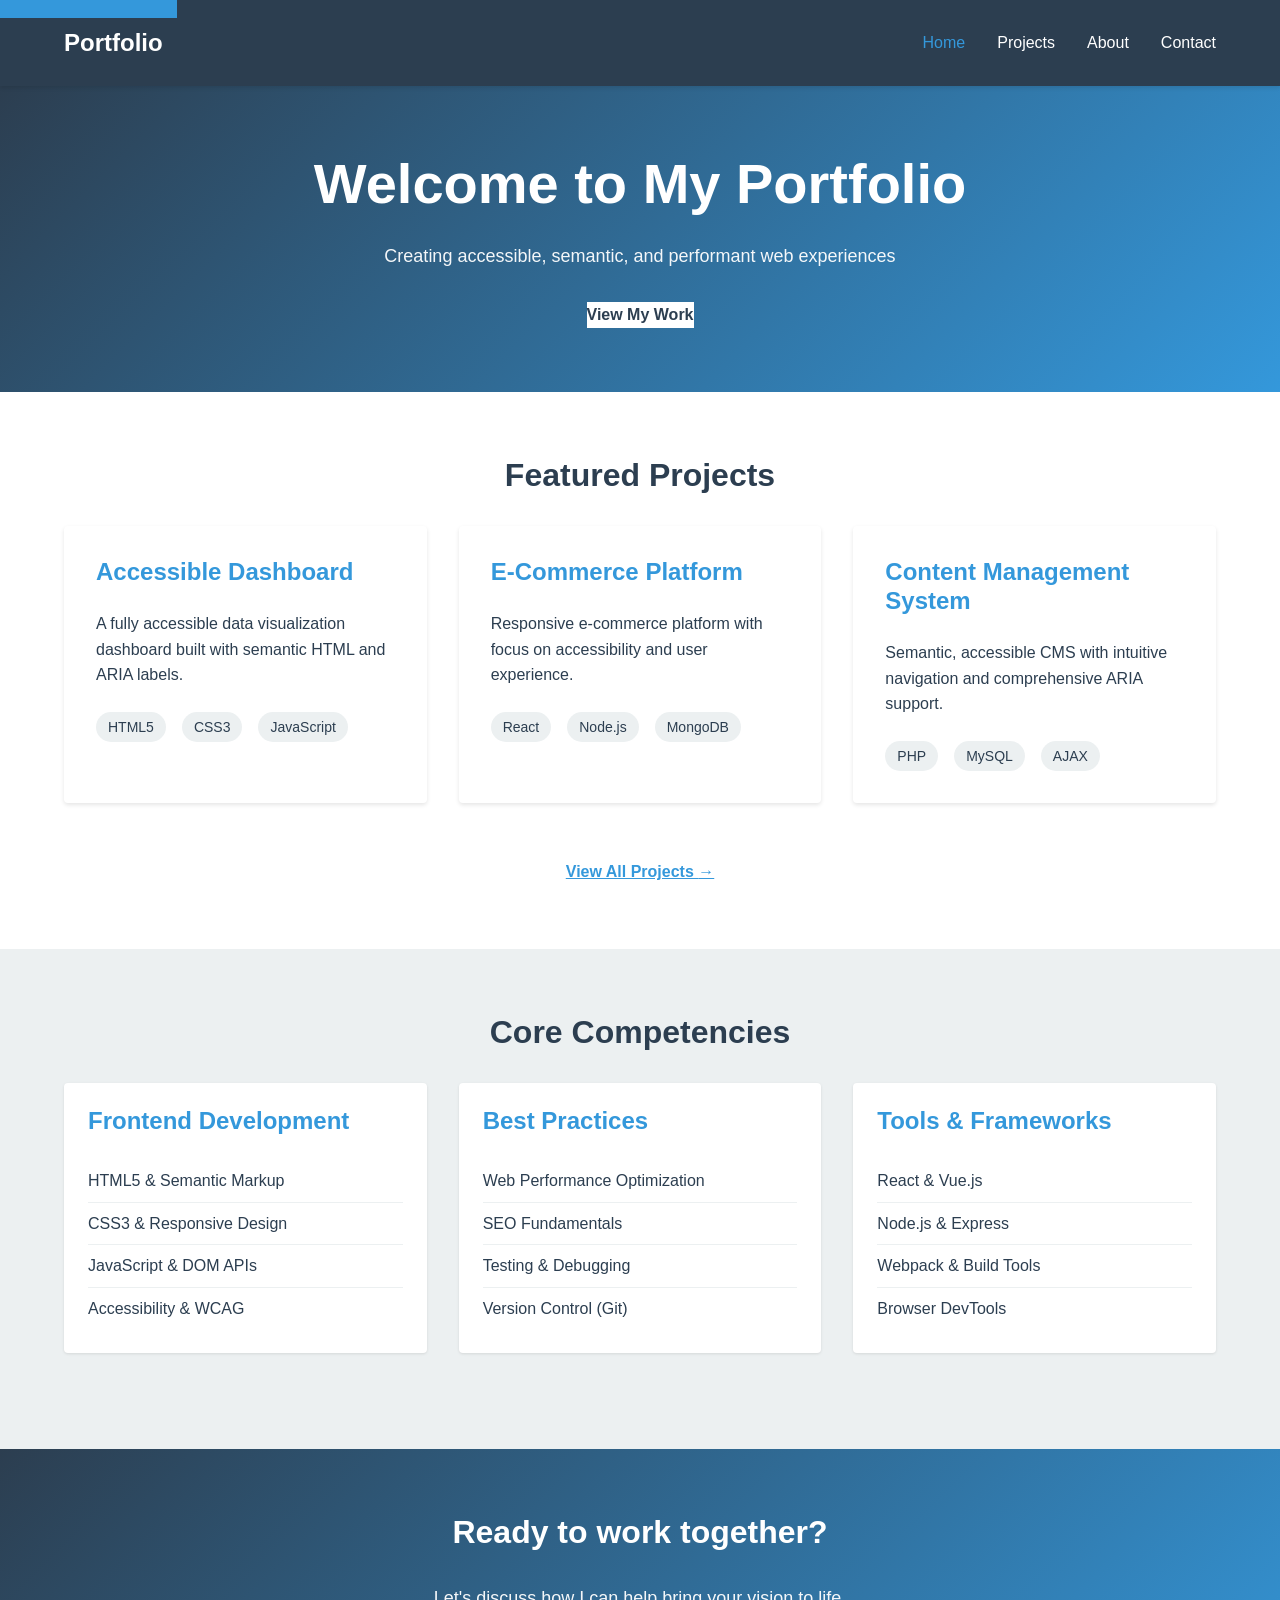
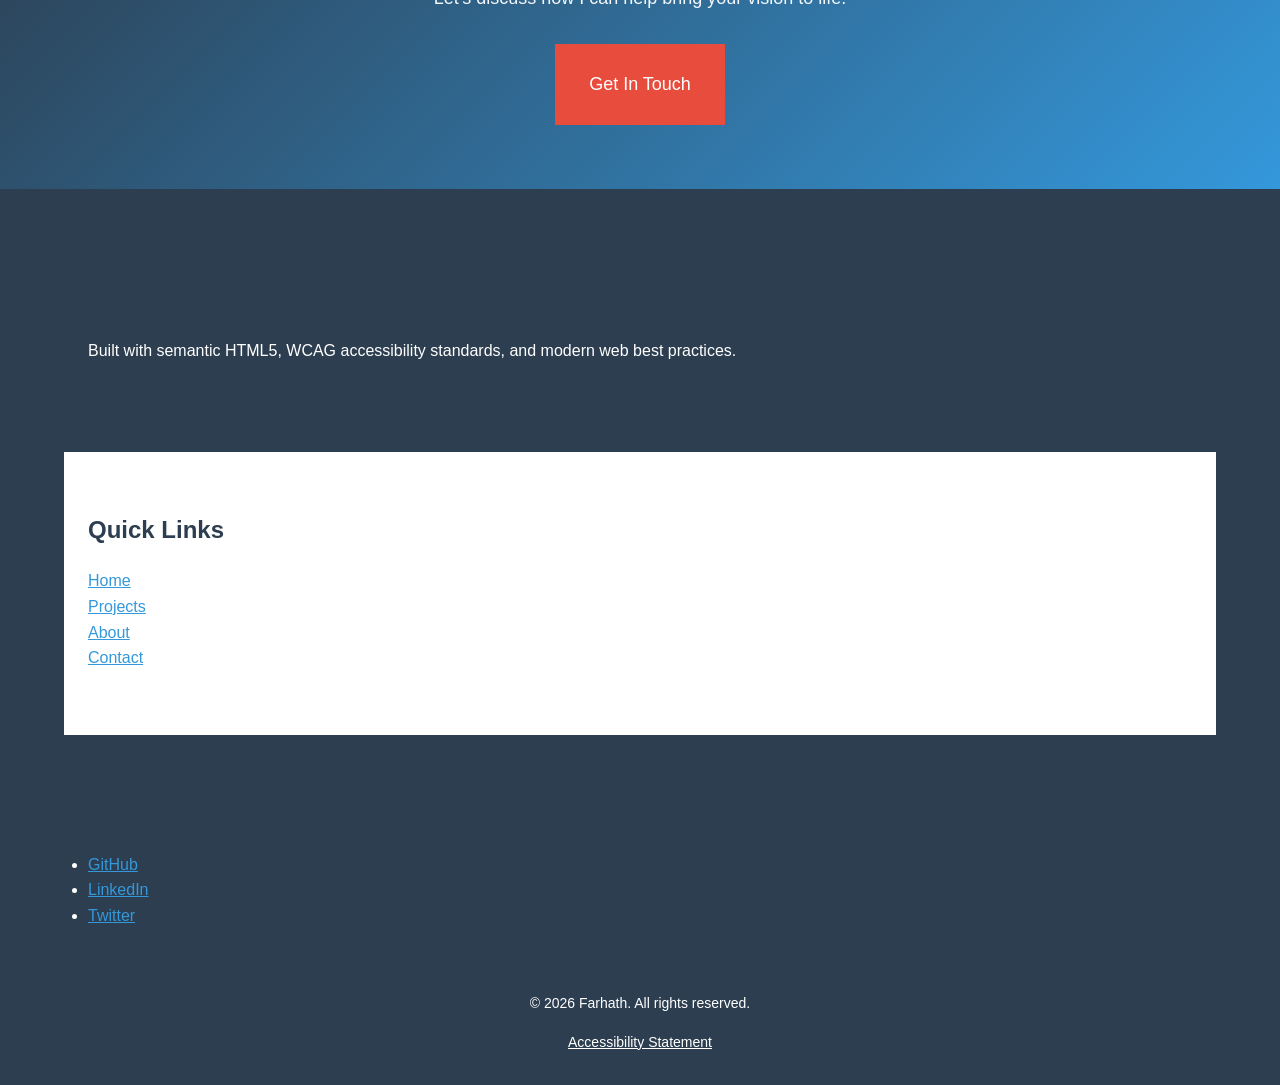
==== index.html @ 84b4e5cc "feat: Complete semantic HTML5 portfolio - WCAG 2.1 AA compliant with all pages, styles, and JavaScri" ====
<!DOCTYPE html>
<html lang="en">
<head>
    <meta charset="UTF-8">
    <meta name="viewport" content="width=device-width, initial-scale=1.0">
    <meta name="description" content="Professional portfolio showcasing web development projects and expertise. Explore my work in HTML5, CSS3, and JavaScript.">
    <meta name="keywords" content="web developer, portfolio, HTML5, CSS3, JavaScript, accessibility, WCAG">
    <meta name="author" content="Farhath">
    <meta name="theme-color" content="#2c3e50">
    <meta property="og:title" content="Professional Portfolio - Web Developer">
    <meta property="og:description" content="Explore my latest web development projects and professional experience.">
    <meta property="og:type" content="website">
    <meta property="og:image" content="https://yourportfolio.com/og-image.jpg">
    <meta name="twitter:card" content="summary_large_image">
    <meta name="robots" content="index, follow, max-snippet:-1, max-image-preview:large, max-video-preview:-1">
    <meta name="canonical" content="https://yourportfolio.com">
    <title>Home - Professional Portfolio | Web Developer</title>
    <link rel="stylesheet" href="styles.css">
    <link rel="icon" type="image/svg+xml" href="data:image/svg+xml,%3Csvg xmlns='http://www.w3.org/2000/svg' viewBox='0 0 100 100'%3E%3Ctext y='75' font-size='75' font-weight='bold' fill='%232c3e50'%3EP%3C/text%3E%3C/svg%3E">
</head>
<body>
    <a href="#main-content" class="skip-link">Skip to main content</a>

    <header role="banner">
        <nav role="navigation" aria-label="Main navigation">
            <div class="navbar-container">
                <a href="index.html" class="logo" aria-current="page">Portfolio</a>
                
                <button 
                    class="menu-toggle" 
                    aria-label="Toggle navigation menu" 
                    aria-expanded="false"
                    aria-controls="nav-menu">
                    <span aria-hidden="true">☰</span>
                </button>

                <ul id="nav-menu" class="nav-menu" role="menubar">
                    <li role="none">
                        <a href="index.html" role="menuitem" aria-current="page">Home</a>
                    </li>
                    <li role="none">
                        <a href="projects.html" role="menuitem">Projects</a>
                    </li>
                    <li role="none">
                        <a href="about.html" role="menuitem">About</a>
                    </li>
                    <li role="none">
                        <a href="contact.html" role="menuitem">Contact</a>
                    </li>
                </ul>
            </div>
        </nav>
    </header>

    <main id="main-content">
        <!-- Hero Section -->
        <section class="hero" aria-labelledby="hero-heading">
            <div class="hero-content">
                <h1 id="hero-heading">Welcome to My Portfolio</h1>
                <p class="subtitle">Creating accessible, semantic, and performant web experiences</p>
                <a href="projects.html" class="cta-button" aria-label="View my projects">
                    View My Work
                </a>
            </div>
        </section>

        <!-- Featured Projects Section -->
        <section class="featured-projects" aria-labelledby="featured-heading">
            <div class="container">
                <h2 id="featured-heading">Featured Projects</h2>
                
                <div class="projects-grid" role="region" aria-label="Featured projects">
                    <article class="project-card">
                        <h3>
                            <a href="projects.html#project-1">Accessible Dashboard</a>
                        </h3>
                        <p>A fully accessible data visualization dashboard built with semantic HTML and ARIA labels.</p>
                        <ul class="tech-tags" aria-label="Technologies used">
                            <li><span class="tag">HTML5</span></li>
                            <li><span class="tag">CSS3</span></li>
                            <li><span class="tag">JavaScript</span></li>
                        </ul>
                    </article>

                    <article class="project-card">
                        <h3>
                            <a href="projects.html#project-2">E-Commerce Platform</a>
                        </h3>
                        <p>Responsive e-commerce platform with focus on accessibility and user experience.</p>
                        <ul class="tech-tags" aria-label="Technologies used">
                            <li><span class="tag">React</span></li>
                            <li><span class="tag">Node.js</span></li>
                            <li><span class="tag">MongoDB</span></li>
                        </ul>
                    </article>

                    <article class="project-card">
                        <h3>
                            <a href="projects.html#project-3">Content Management System</a>
                        </h3>
                        <p>Semantic, accessible CMS with intuitive navigation and comprehensive ARIA support.</p>
                        <ul class="tech-tags" aria-label="Technologies used">
                            <li><span class="tag">PHP</span></li>
                            <li><span class="tag">MySQL</span></li>
                            <li><span class="tag">AJAX</span></li>
                        </ul>
                    </article>
                </div>

                <a href="projects.html" class="view-all-link">
                    View All Projects <span aria-hidden="true">→</span>
                </a>
            </div>
        </section>

        <!-- Skills Section -->
        <section class="skills" aria-labelledby="skills-heading">
            <div class="container">
                <h2 id="skills-heading">Core Competencies</h2>
                
                <div class="skills-grid" role="region" aria-label="Professional skills">
                    <div class="skill-category">
                        <h3>Frontend Development</h3>
                        <ul aria-label="Frontend technologies">
                            <li>HTML5 & Semantic Markup</li>
                            <li>CSS3 & Responsive Design</li>
                            <li>JavaScript & DOM APIs</li>
                            <li>Accessibility & WCAG</li>
                        </ul>
                    </div>

                    <div class="skill-category">
                        <h3>Best Practices</h3>
                        <ul aria-label="Development best practices">
                            <li>Web Performance Optimization</li>
                            <li>SEO Fundamentals</li>
                            <li>Testing & Debugging</li>
                            <li>Version Control (Git)</li>
                        </ul>
                    </div>

                    <div class="skill-category">
                        <h3>Tools & Frameworks</h3>
                        <ul aria-label="Development tools">
                            <li>React & Vue.js</li>
                            <li>Node.js & Express</li>
                            <li>Webpack & Build Tools</li>
                            <li>Browser DevTools</li>
                        </ul>
                    </div>
                </div>
            </div>
        </section>

        <!-- Call to Action Section -->
        <section class="cta-section" aria-labelledby="cta-heading">
            <div class="container">
                <h2 id="cta-heading">Ready to work together?</h2>
                <p>Let's discuss how I can help bring your vision to life.</p>
                <a href="contact.html" class="cta-button-large" aria-label="Send me a message">
                    Get In Touch
                </a>
            </div>
        </section>
    </main>

    <footer role="contentinfo">
        <div class="container">
            <div class="footer-content">
                <section aria-labelledby="footer-about">
                    <h3 id="footer-about">About This Portfolio</h3>
                    <p>Built with semantic HTML5, WCAG accessibility standards, and modern web best practices.</p>
                </section>

                <section aria-labelledby="footer-nav">
                    <h3 id="footer-nav">Quick Links</h3>
                    <nav aria-label="Footer navigation">
                        <ul>
                            <li><a href="index.html">Home</a></li>
                            <li><a href="projects.html">Projects</a></li>
                            <li><a href="about.html">About</a></li>
                            <li><a href="contact.html">Contact</a></li>
                        </ul>
                    </nav>
                </section>

                <section aria-labelledby="footer-social">
                    <h3 id="footer-social">Connect</h3>
                    <ul class="social-links">
                        <li>
                            <a href="https://github.com" aria-label="GitHub profile">
                                GitHub
                            </a>
                        </li>
                        <li>
                            <a href="https://linkedin.com" aria-label="LinkedIn profile">
                                LinkedIn
                            </a>
                        </li>
                        <li>
                            <a href="https://twitter.com" aria-label="Twitter profile">
                                Twitter
                            </a>
                        </li>
                    </ul>
                </section>
            </div>

            <div class="footer-bottom">
                <p>&copy; <span id="year"></span> Farhath. All rights reserved.</p>
                <ul class="legal-links">
                    <li><a href="accessibility.html">Accessibility Statement</a></li>
                </ul>
            </div>
        </div>
    </footer>

    <script src="script.js"></script>
</body>
</html>
---- styles.css ----
:root {
    --color-primary: #2c3e50;
    --color-secondary: #3498db;
    --color-accent: #e74c3c;
    --color-text: #2c3e50;
    --color-background: #ecf0f1;
    --color-background-light: #ffffff;
    --color-border: #bdc3c7;
    --spacing-xs: 0.5rem;
    --spacing-sm: 1rem;
    --spacing-md: 1.5rem;
    --spacing-lg: 2rem;
    --spacing-xl: 3rem;
    --spacing-xxl: 4rem;
    --font-family: -apple-system, BlinkMacSystemFont, 'Segoe UI', Roboto, sans-serif;
    --transition-speed: 300ms;
}

* {
    margin: 0;
    padding: 0;
    box-sizing: border-box;
}

html {
    scroll-behavior: smooth;
}

body {
    font-family: var(--font-family);
    font-size: 16px;
    line-height: 1.6;
    color: var(--color-text);
    background-color: var(--color-background);
}

.skip-link {
    position: absolute;
    top: -40px;
    left: 0;
    background: var(--color-secondary);
    color: white;
    padding: var(--spacing-sm);
    text-decoration: none;
    z-index: 100;
}

.skip-link:focus {
    top: 0;
}

.sr-only {
    position: absolute;
    width: 1px;
    height: 1px;
    padding: 0;
    margin: -1px;
    overflow: hidden;
    clip: rect(0, 0, 0, 0);
    white-space: nowrap;
}

h1, h2, h3, h4, h5, h6 {
    font-weight: 600;
    line-height: 1.2;
    margin-bottom: var(--spacing-md);
    color: var(--color-primary);
}

h1 { font-size: 2.5rem; }
h2 { font-size: 2rem; }
h3 { font-size: 1.5rem; }

p {
    margin-bottom: var(--spacing-md);
}

a {
    color: var(--color-secondary);
    text-decoration: underline;
    transition: color var(--transition-speed);
}

a:hover {
    color: var(--color-accent);
}

a:focus {
    outline: 3px solid var(--color-secondary);
    outline-offset: 2px;
}

button, input[type="submit"], input[type="reset"] {
    font-family: var(--font-family);
    cursor: pointer;
    border: 2px solid transparent;
    padding: var(--spacing-sm) var(--spacing-md);
    transition: all var(--transition-speed);
}

button:focus, input:focus {
    outline: 3px solid var(--color-secondary);
    outline-offset: 2px;
}

input, textarea, select {
    font-family: var(--font-family);
    width: 100%;
    padding: var(--spacing-sm);
    border: 2px solid var(--color-border);
    background-color: white;
    color: var(--color-text);
}

input:focus, textarea:focus, select:focus {
    border-color: var(--color-secondary);
}

label {
    display: block;
    font-weight: 600;
    margin-bottom: var(--spacing-xs);
}

small {
    display: block;
    margin-top: 4px;
    color: #7f8c8d;
    font-size: 0.875rem;
}

.container {
    max-width: 1200px;
    margin: 0 auto;
    padding: 0 var(--spacing-md);
}

header {
    background-color: var(--color-primary);
    color: white;
    padding: var(--spacing-md) 0;
    position: sticky;
    top: 0;
    z-index: 50;
    box-shadow: 0 2px 4px rgba(0,0,0,0.1);
}

.navbar-container {
    display: flex;
    justify-content: space-between;
    align-items: center;
    max-width: 1200px;
    margin: 0 auto;
    padding: 0 var(--spacing-md);
}

.logo {
    font-size: 1.5rem;
    font-weight: 700;
    color: white;
    text-decoration: none;
}

.logo:hover {
    opacity: 0.8;
}

.nav-menu {
    display: flex;
    list-style: none;
    gap: var(--spacing-lg);
    margin: 0;
}

.nav-menu a {
    color: white;
    text-decoration: none;
    font-weight: 500;
}

.nav-menu a:hover,
.nav-menu a[aria-current="page"] {
    color: var(--color-secondary);
}

.menu-toggle {
    display: none;
    background: transparent;
    border: none;
    color: white;
    font-size: 1.5rem;
    cursor: pointer;
}

main {
    min-height: calc(100vh - 200px);
}

.hero {
    background: linear-gradient(135deg, var(--color-primary) 0%, var(--color-secondary) 100%);
    color: white;
    padding: var(--spacing-xxl) var(--spacing-md);
    text-align: center;
}

.hero h1 {
    color: white;
    font-size: clamp(2rem, 5vw, 3.5rem);
    margin-bottom: var(--spacing-md);
}

.hero .subtitle {
    font-size: 1.125rem;
    margin-bottom: var(--spacing-lg);
    opacity: 0.95;
}

.cta-button, .btn-primary, .btn-submit {
    background-color: white;
    color: var(--color-primary);
    border-color: white;
    font-weight: 600;
    display: inline-block;
    text-decoration: none;
}

.cta-button:hover, .btn-primary:hover, .btn-submit:hover {
    background-color: var(--color-background);
}

.cta-button-large {
    background-color: var(--color-accent);
    color: white;
    border: 2px solid var(--color-accent);
    font-size: 1.125rem;
    padding: var(--spacing-md) var(--spacing-lg);
    text-decoration: none;
    display: inline-block;
}

.cta-button-large:hover {
    background-color: #c0392b;
    border-color: #c0392b;
}

.btn-secondary, .btn-reset {
    background-color: transparent;
    color: var(--color-secondary);
    border: 2px solid var(--color-secondary);
}

.btn-secondary:hover, .btn-reset:hover {
    background-color: var(--color-secondary);
    color: white;
}

section {
    padding: var(--spacing-xxl) var(--spacing-md);
}

section:nth-child(even) {
    background-color: var(--color-background-light);
}

.page-header {
    background-color: var(--color-primary);
    color: white;
    padding: var(--spacing-xl) var(--spacing-md);
    text-align: center;
}

.page-header h1 {
    color: white;
}

.featured-projects h2,
.skills h2,
.cta-section h2 {
    text-align: center;
    margin-bottom: var(--spacing-lg);
}

.projects-grid,
.skills-grid {
    display: grid;
    grid-template-columns: repeat(auto-fit, minmax(300px, 1fr));
    gap: var(--spacing-lg);
    margin-bottom: var(--spacing-lg);
}

.project-card {
    background: white;
    padding: var(--spacing-lg);
    border-radius: 4px;
    box-shadow: 0 2px 4px rgba(0,0,0,0.1);
    transition: box-shadow var(--transition-speed), transform var(--transition-speed);
}

.project-card:hover {
    box-shadow: 0 4px 12px rgba(0,0,0,0.15);
    transform: translateY(-4px);
}

.project-card h3 { margin-bottom: var(--spacing-md); }

.project-card a {
    color: var(--color-secondary);
    text-decoration: none;
    font-weight: 600;
}

.project-card a:hover {
    color: var(--color-accent);
}

.tech-tags {
    display: flex;
    flex-wrap: wrap;
    gap: var(--spacing-sm);
    list-style: none;
    margin: 0;
    margin-top: var(--spacing-md);
}

.tag {
    display: inline-block;
    background-color: var(--color-background);
    color: var(--color-primary);
    padding: 4px 12px;
    border-radius: 20px;
    font-size: 0.875rem;
    font-weight: 500;
}

.view-all-link {
    display: inline-block;
    margin-top: var(--spacing-md);
    width: 100%;
    text-align: center;
    font-weight: 600;
}

.skill-category {
    background: white;
    padding: var(--spacing-md);
    border-radius: 4px;
    box-shadow: 0 1px 3px rgba(0,0,0,0.1);
}

.skill-category h3 {
    margin-bottom: var(--spacing-md);
    color: var(--color-secondary);
}

.skill-category ul {
    list-style: none;
    margin: 0;
}

.skill-category li {
    padding: var(--spacing-xs) 0;
    border-bottom: 1px solid var(--color-background);
}

.skill-category li:last-child {
    border-bottom: none;
}

.cta-section {
    background: linear-gradient(135deg, var(--color-primary) 0%, var(--color-secondary) 100%);
    color: white;
    text-align: center;
}

.cta-section h2 { color: white; }
.cta-section p {
    font-size: 1.125rem;
    margin-bottom: var(--spacing-lg);
    opacity: 0.95;
}

.projects-list {
    display: grid;
    gap: var(--spacing-lg);
}

.project-item {
    display: grid;
    grid-template-columns: 1fr 1fr;
    gap: var(--spacing-lg);
    background: white;
    padding: var(--spacing-lg);
    border-radius: 4px;
    box-shadow: 0 2px 4px rgba(0,0,0,0.1);
    align-items: center;
}

.project-item:nth-child(even) {
    direction: rtl;
}

.project-item:nth-child(even) > * {
    direction: ltr;
}

.project-image {
    width: 100%;
    height: 300px;
    background-color: var(--color-background);
    border-radius: 4px;
    display: flex;
    align-items: center;
    justify-content: center;
}

.project-image svg {
    width: 100%;
    height: 100%;
}

.project-details h3 { margin-bottom: var(--spacing-md); }

.project-links {
    display: flex;
    gap: var(--spacing-md);
    margin-top: var(--spacing-md);
}

.project-links a {
    flex: 1;
    text-align: center;
}

.contact-section {
    padding: var(--spacing-xl) var(--spacing-md);
}

.contact-form-wrapper {
    background: white;
    padding: var(--spacing-lg);
    border-radius: 4px;
    box-shadow: 0 2px 4px rgba(0,0,0,0.1);
    max-width: 600px;
    margin: 0 auto;
}

.contact-form-wrapper h2 {
    margin-bottom: var(--spacing-lg);
}

.form-group {
    margin-bottom: var(--spacing-md);
}

.form-actions {
    display: flex;
    gap: var(--spacing-md);
    margin-top: var(--spacing-lg);
}

.form-actions button {
    flex: 1;
}

.form-message {
    padding: var(--spacing-md);
    border-radius: 4px;
    margin-bottom: var(--spacing-md);
    border-left: 4px solid;
}

.form-success {
    background-color: #d5f4e6;
    color: #27ae60;
    border-left-color: #27ae60;
}

.form-error {
    background-color: #fadbd8;
    color: #e74c3c;
    border-left-color: #e74c3c;
}

.biography {
    max-width: 800px;
    margin: 0 auto;
}

footer {
    background-color: var(--color-primary);
    color: white;
    padding: var(--spacing-lg) var(--spacing-md);
}

.footer-bottom {
    text-align: center;
    font-size: 0.875rem;
}

.footer-bottom p {
    margin-bottom: var(--spacing-sm);
}

.legal-links {
    display: flex;
    justify-content: center;
    gap: var(--spacing-md);
    list-style: none;
    margin: 0;
}

.legal-links a {
    color: white;
    text-decoration: underline;
    font-size: 0.875rem;
}

@media (max-width: 768px) {
    .nav-menu {
        display: none;
        position: absolute;
        top: 60px;
        left: 0;
        right: 0;
        flex-direction: column;
        background-color: var(--color-primary);
        padding: var(--spacing-md);
        gap: 0;
    }

    .nav-menu.active {
        display: flex;
    }

    .menu-toggle {
        display: block;
    }

    .project-item {
        grid-template-columns: 1fr;
        direction: ltr !important;
    }

    .project-item > * {
        direction: ltr !important;
    }
}

@media (max-width: 480px) {
    h1 { font-size: 2rem; }
    h2 { font-size: 1.5rem; }

    .projects-grid, .skills-grid {
        grid-template-columns: 1fr;
    }

    .form-actions {
        flex-direction: column;
    }

    .legal-links {
        flex-direction: column;
        gap: var(--spacing-sm);
    }
}

@media (prefers-reduced-motion: reduce) {
    * {
        animation-duration: 0.01ms !important;
        transition-duration: 0.01ms !important;
        scroll-behavior: auto !important;
    }
}
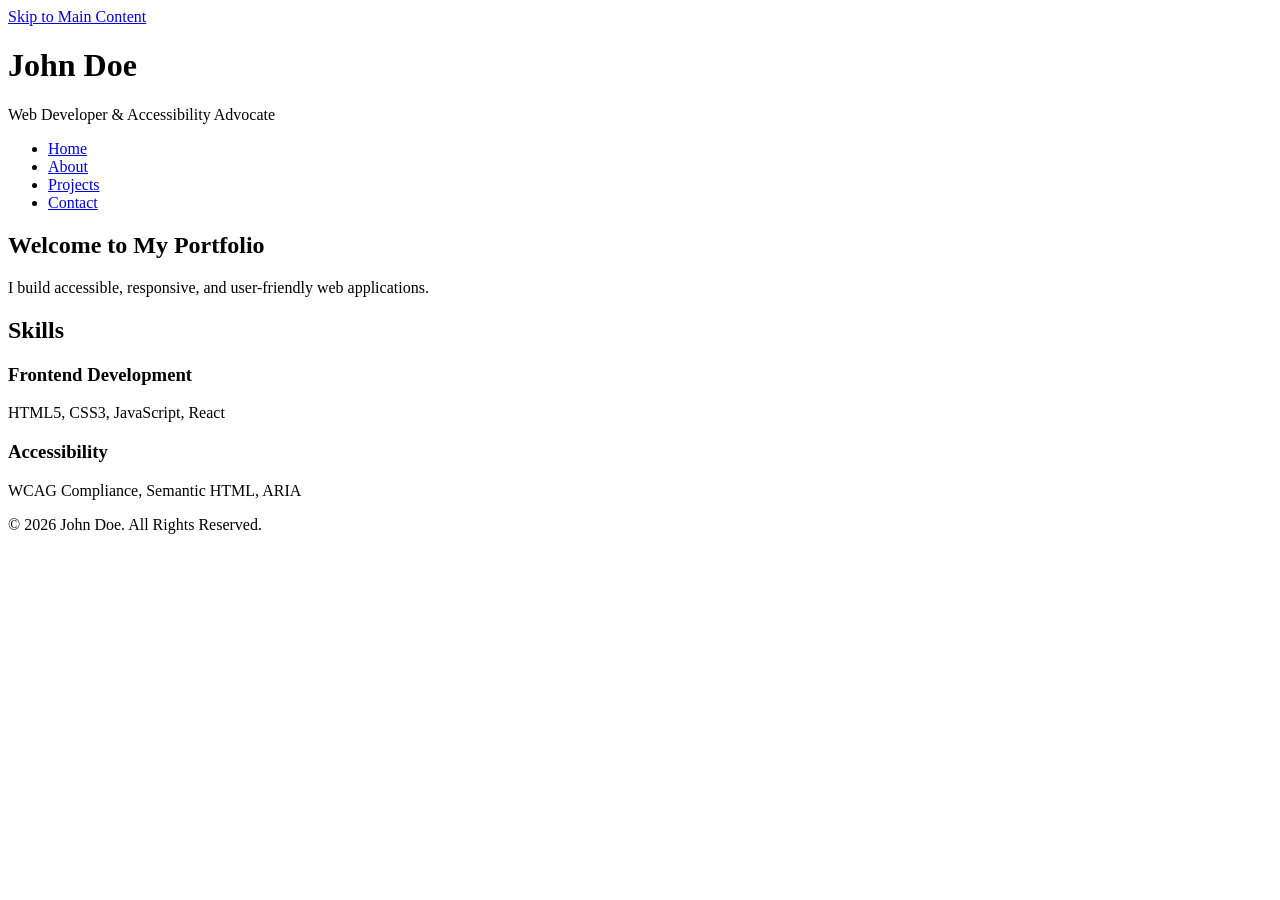
==== commit d0e3b487: "Add files via upload" ====
--- a/index.html
+++ b/index.html
@@ -1,220 +1,73 @@
-<!DOCTYPE html>
-<html lang="en">
-<head>
-    <meta charset="UTF-8">
-    <meta name="viewport" content="width=device-width, initial-scale=1.0">
-    <meta name="description" content="Professional portfolio showcasing web development projects and expertise. Explore my work in HTML5, CSS3, and JavaScript.">
-    <meta name="keywords" content="web developer, portfolio, HTML5, CSS3, JavaScript, accessibility, WCAG">
-    <meta name="author" content="Farhath">
-    <meta name="theme-color" content="#2c3e50">
-    <meta property="og:title" content="Professional Portfolio - Web Developer">
-    <meta property="og:description" content="Explore my latest web development projects and professional experience.">
-    <meta property="og:type" content="website">
-    <meta property="og:image" content="https://yourportfolio.com/og-image.jpg">
-    <meta name="twitter:card" content="summary_large_image">
-    <meta name="robots" content="index, follow, max-snippet:-1, max-image-preview:large, max-video-preview:-1">
-    <meta name="canonical" content="https://yourportfolio.com">
-    <title>Home - Professional Portfolio | Web Developer</title>
-    <link rel="stylesheet" href="styles.css">
-    <link rel="icon" type="image/svg+xml" href="data:image/svg+xml,%3Csvg xmlns='http://www.w3.org/2000/svg' viewBox='0 0 100 100'%3E%3Ctext y='75' font-size='75' font-weight='bold' fill='%232c3e50'%3EP%3C/text%3E%3C/svg%3E">
-</head>
-<body>
-    <a href="#main-content" class="skip-link">Skip to main content</a>
-
-    <header role="banner">
-        <nav role="navigation" aria-label="Main navigation">
-            <div class="navbar-container">
-                <a href="index.html" class="logo" aria-current="page">Portfolio</a>
-                
-                <button 
-                    class="menu-toggle" 
-                    aria-label="Toggle navigation menu" 
-                    aria-expanded="false"
-                    aria-controls="nav-menu">
-                    <span aria-hidden="true">☰</span>
-                </button>
-
-                <ul id="nav-menu" class="nav-menu" role="menubar">
-                    <li role="none">
-                        <a href="index.html" role="menuitem" aria-current="page">Home</a>
-                    </li>
-                    <li role="none">
-                        <a href="projects.html" role="menuitem">Projects</a>
-                    </li>
-                    <li role="none">
-                        <a href="about.html" role="menuitem">About</a>
-                    </li>
-                    <li role="none">
-                        <a href="contact.html" role="menuitem">Contact</a>
-                    </li>
-                </ul>
-            </div>
-        </nav>
-    </header>
-
-    <main id="main-content">
-        <!-- Hero Section -->
-        <section class="hero" aria-labelledby="hero-heading">
-            <div class="hero-content">
-                <h1 id="hero-heading">Welcome to My Portfolio</h1>
-                <p class="subtitle">Creating accessible, semantic, and performant web experiences</p>
-                <a href="projects.html" class="cta-button" aria-label="View my projects">
-                    View My Work
-                </a>
-            </div>
-        </section>
-
-        <!-- Featured Projects Section -->
-        <section class="featured-projects" aria-labelledby="featured-heading">
-            <div class="container">
-                <h2 id="featured-heading">Featured Projects</h2>
-                
-                <div class="projects-grid" role="region" aria-label="Featured projects">
-                    <article class="project-card">
-                        <h3>
-                            <a href="projects.html#project-1">Accessible Dashboard</a>
-                        </h3>
-                        <p>A fully accessible data visualization dashboard built with semantic HTML and ARIA labels.</p>
-                        <ul class="tech-tags" aria-label="Technologies used">
-                            <li><span class="tag">HTML5</span></li>
-                            <li><span class="tag">CSS3</span></li>
-                            <li><span class="tag">JavaScript</span></li>
-                        </ul>
-                    </article>
-
-                    <article class="project-card">
-                        <h3>
-                            <a href="projects.html#project-2">E-Commerce Platform</a>
-                        </h3>
-                        <p>Responsive e-commerce platform with focus on accessibility and user experience.</p>
-                        <ul class="tech-tags" aria-label="Technologies used">
-                            <li><span class="tag">React</span></li>
-                            <li><span class="tag">Node.js</span></li>
-                            <li><span class="tag">MongoDB</span></li>
-                        </ul>
-                    </article>
-
-                    <article class="project-card">
-                        <h3>
-                            <a href="projects.html#project-3">Content Management System</a>
-                        </h3>
-                        <p>Semantic, accessible CMS with intuitive navigation and comprehensive ARIA support.</p>
-                        <ul class="tech-tags" aria-label="Technologies used">
-                            <li><span class="tag">PHP</span></li>
-                            <li><span class="tag">MySQL</span></li>
-                            <li><span class="tag">AJAX</span></li>
-                        </ul>
-                    </article>
-                </div>
-
-                <a href="projects.html" class="view-all-link">
-                    View All Projects <span aria-hidden="true">→</span>
-                </a>
-            </div>
-        </section>
-
-        <!-- Skills Section -->
-        <section class="skills" aria-labelledby="skills-heading">
-            <div class="container">
-                <h2 id="skills-heading">Core Competencies</h2>
-                
-                <div class="skills-grid" role="region" aria-label="Professional skills">
-                    <div class="skill-category">
-                        <h3>Frontend Development</h3>
-                        <ul aria-label="Frontend technologies">
-                            <li>HTML5 & Semantic Markup</li>
-                            <li>CSS3 & Responsive Design</li>
-                            <li>JavaScript & DOM APIs</li>
-                            <li>Accessibility & WCAG</li>
-                        </ul>
-                    </div>
-
-                    <div class="skill-category">
-                        <h3>Best Practices</h3>
-                        <ul aria-label="Development best practices">
-                            <li>Web Performance Optimization</li>
-                            <li>SEO Fundamentals</li>
-                            <li>Testing & Debugging</li>
-                            <li>Version Control (Git)</li>
-                        </ul>
-                    </div>
-
-                    <div class="skill-category">
-                        <h3>Tools & Frameworks</h3>
-                        <ul aria-label="Development tools">
-                            <li>React & Vue.js</li>
-                            <li>Node.js & Express</li>
-                            <li>Webpack & Build Tools</li>
-                            <li>Browser DevTools</li>
-                        </ul>
-                    </div>
-                </div>
-            </div>
-        </section>
-
-        <!-- Call to Action Section -->
-        <section class="cta-section" aria-labelledby="cta-heading">
-            <div class="container">
-                <h2 id="cta-heading">Ready to work together?</h2>
-                <p>Let's discuss how I can help bring your vision to life.</p>
-                <a href="contact.html" class="cta-button-large" aria-label="Send me a message">
-                    Get In Touch
-                </a>
-            </div>
-        </section>
-    </main>
-
-    <footer role="contentinfo">
-        <div class="container">
-            <div class="footer-content">
-                <section aria-labelledby="footer-about">
-                    <h3 id="footer-about">About This Portfolio</h3>
-                    <p>Built with semantic HTML5, WCAG accessibility standards, and modern web best practices.</p>
-                </section>
-
-                <section aria-labelledby="footer-nav">
-                    <h3 id="footer-nav">Quick Links</h3>
-                    <nav aria-label="Footer navigation">
-                        <ul>
-                            <li><a href="index.html">Home</a></li>
-                            <li><a href="projects.html">Projects</a></li>
-                            <li><a href="about.html">About</a></li>
-                            <li><a href="contact.html">Contact</a></li>
-                        </ul>
-                    </nav>
-                </section>
-
-                <section aria-labelledby="footer-social">
-                    <h3 id="footer-social">Connect</h3>
-                    <ul class="social-links">
-                        <li>
-                            <a href="https://github.com" aria-label="GitHub profile">
-                                GitHub
-                            </a>
-                        </li>
-                        <li>
-                            <a href="https://linkedin.com" aria-label="LinkedIn profile">
-                                LinkedIn
-                            </a>
-                        </li>
-                        <li>
-                            <a href="https://twitter.com" aria-label="Twitter profile">
-                                Twitter
-                            </a>
-                        </li>
-                    </ul>
-                </section>
-            </div>
-
-            <div class="footer-bottom">
-                <p>&copy; <span id="year"></span> Farhath. All rights reserved.</p>
-                <ul class="legal-links">
-                    <li><a href="accessibility.html">Accessibility Statement</a></li>
-                </ul>
-            </div>
-        </div>
-    </footer>
-
-    <script src="script.js"></script>
-</body>
+<!DOCTYPE html>
+<html lang="en">
+<head>
+    <meta charset="UTF-8">
+    <meta name="viewport" content="width=device-width, initial-scale=1.0">
+
+    <title>John Doe | Web Developer Portfolio</title>
+
+    <meta name="description"
+        content="Portfolio of John Doe, Web Developer specializing in HTML, CSS, JavaScript, and accessible web design.">
+
+    <meta name="keywords"
+        content="Web Developer, Portfolio, HTML5, CSS3, JavaScript, Accessibility">
+
+    <meta name="author" content="John Doe">
+
+    <meta property="og:title" content="John Doe Portfolio">
+    <meta property="og:description"
+        content="Professional portfolio showcasing projects and skills.">
+    <meta property="og:type" content="website">
+
+    <link rel="canonical" href="https://www.johndoe.com">
+</head>
+
+<body>
+
+    <a href="#main-content" class="skip-link">Skip to Main Content</a>
+
+    <header role="banner">
+        <h1>John Doe</h1>
+        <p>Web Developer & Accessibility Advocate</p>
+
+        <nav aria-label="Main Navigation">
+            <ul>
+                <li><a href="index.html" aria-current="page">Home</a></li>
+                <li><a href="about.html">About</a></li>
+                <li><a href="projects.html">Projects</a></li>
+                <li><a href="contact.html">Contact</a></li>
+            </ul>
+        </nav>
+    </header>
+
+    <main id="main-content">
+
+        <section aria-labelledby="hero-heading">
+            <h2 id="hero-heading">Welcome to My Portfolio</h2>
+            <p>
+                I build accessible, responsive, and user-friendly web applications.
+            </p>
+        </section>
+
+        <section aria-labelledby="skills-heading">
+            <h2 id="skills-heading">Skills</h2>
+
+            <article>
+                <h3>Frontend Development</h3>
+                <p>HTML5, CSS3, JavaScript, React</p>
+            </article>
+
+            <article>
+                <h3>Accessibility</h3>
+                <p>WCAG Compliance, Semantic HTML, ARIA</p>
+            </article>
+        </section>
+
+    </main>
+
+    <footer>
+        <p>&copy; 2026 John Doe. All Rights Reserved.</p>
+    </footer>
+
+</body>
 </html>
